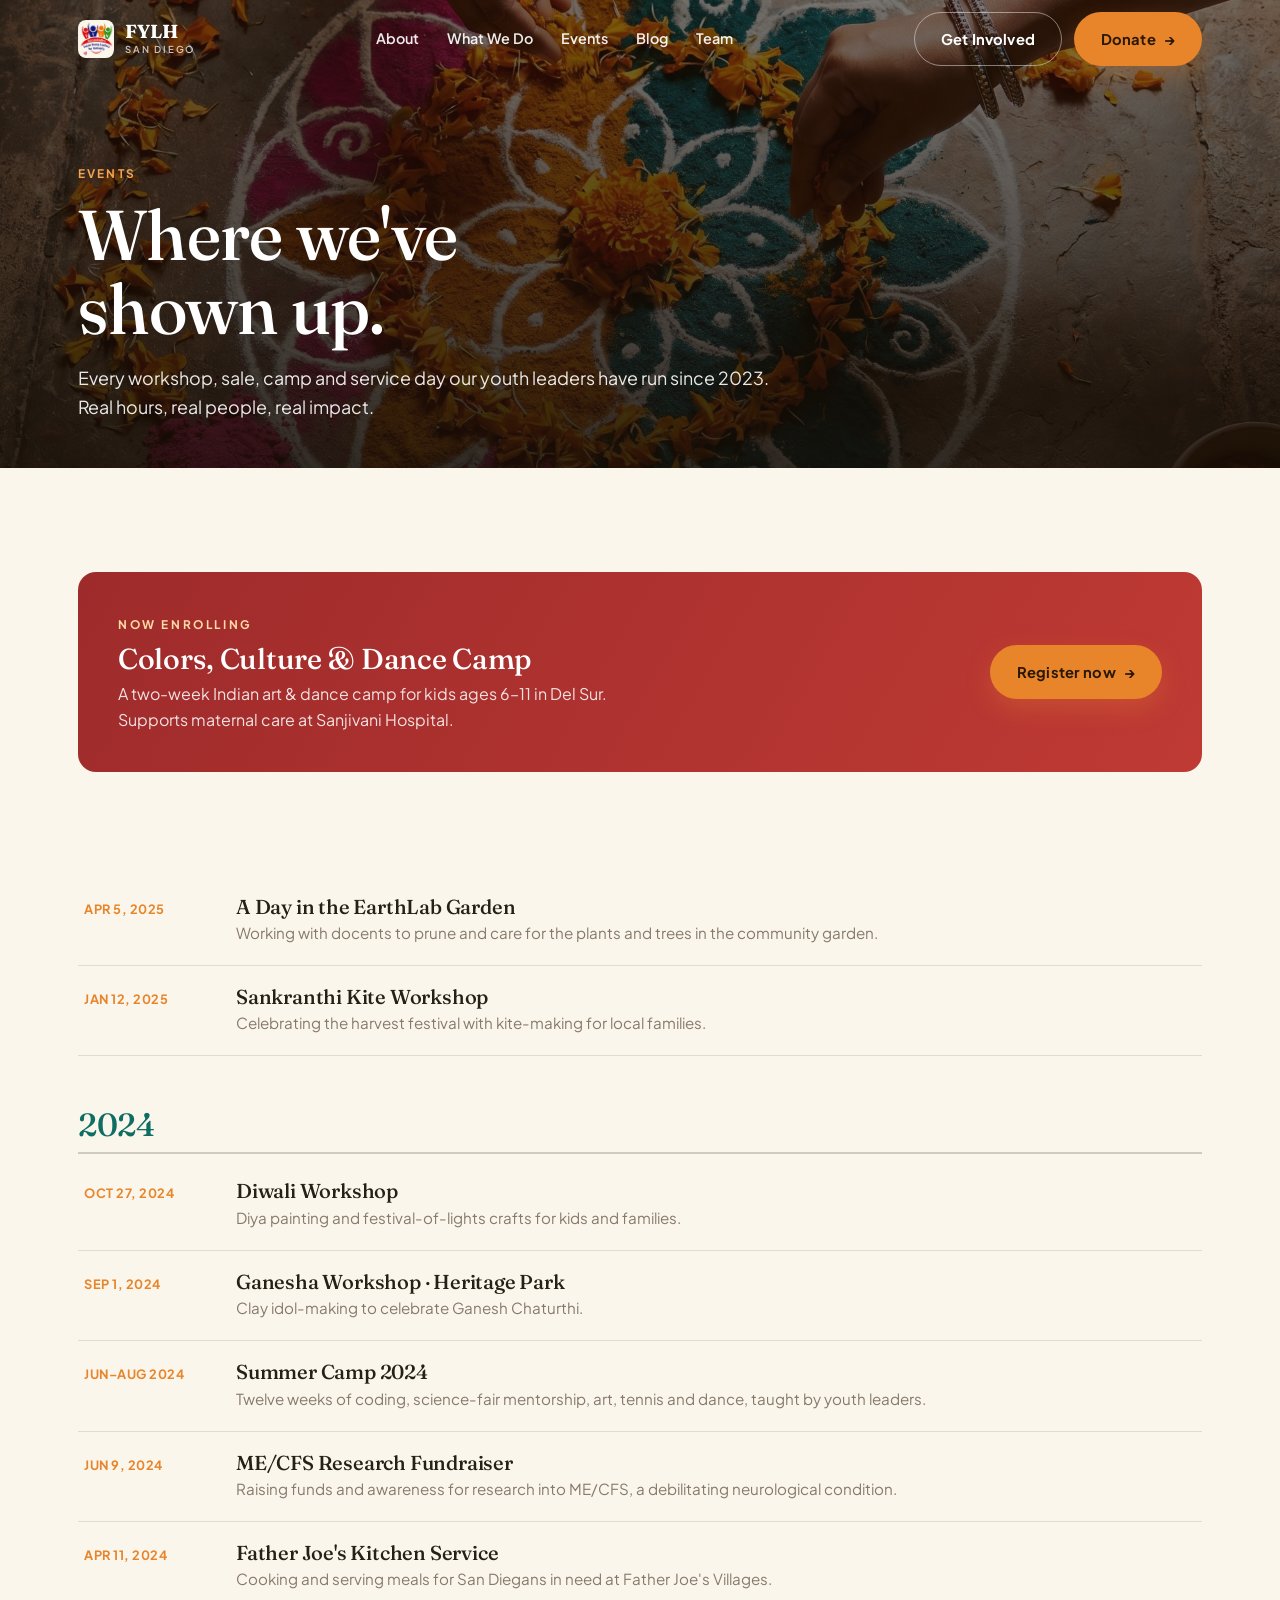
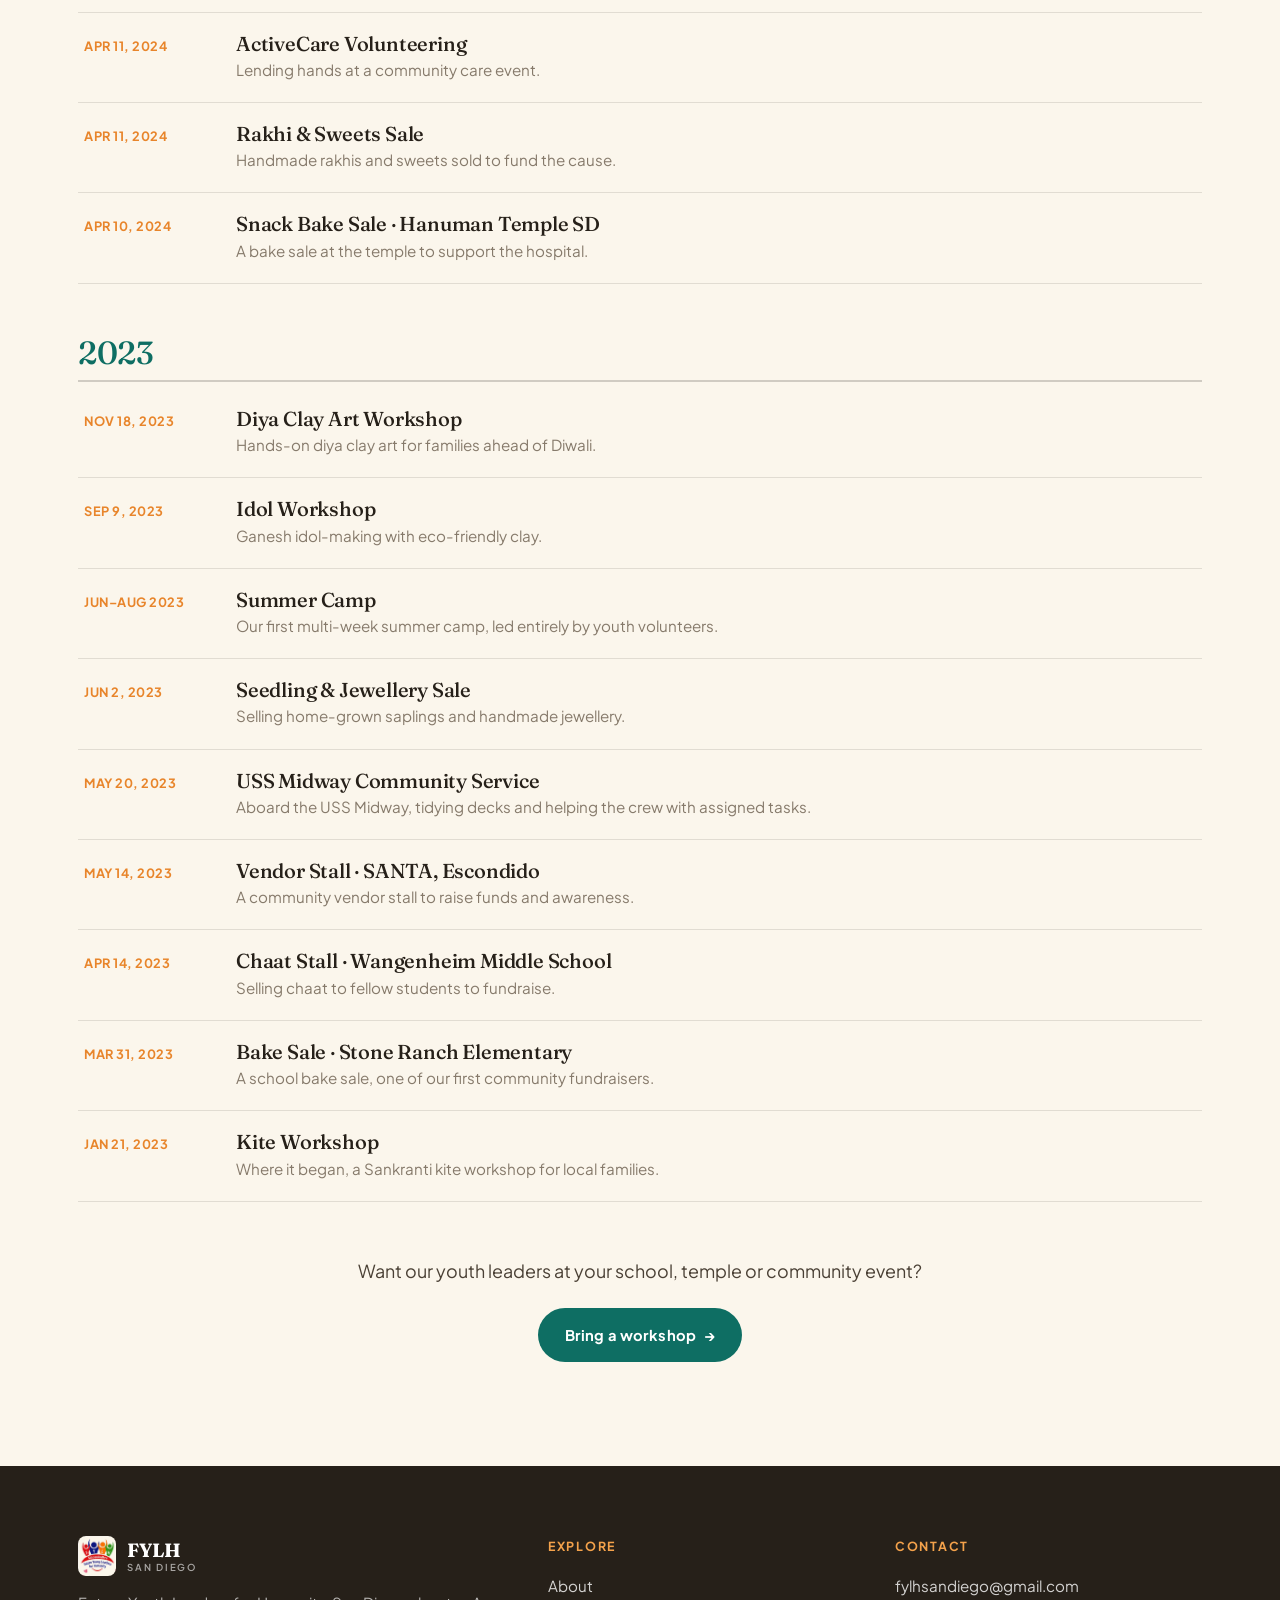
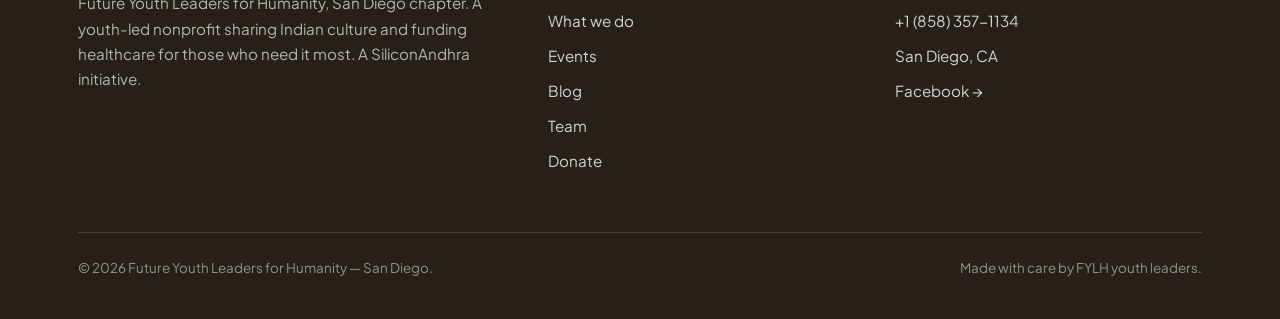
==== events.html @ f999fadc "FYLH: add Events, Blog & Donate pages; shared site.css; wire nav/footer + live SiliconAndhra Sanjiva" ====
<!DOCTYPE html>
<html lang="en">
<head>
<meta charset="UTF-8" />
<meta name="viewport" content="width=device-width, initial-scale=1" />
<title>Events · FYLH San Diego — three years of youth-led service</title>
<meta name="description" content="Every FYLH San Diego event since 2023: cultural workshops, summer camps, bake sales, USS Midway service, Father Joe's Villages, fundraisers and more." />
<meta name="theme-color" content="#0E6E63" />
<meta property="og:title" content="Events · FYLH San Diego" />
<meta property="og:description" content="Three years of youth-led service and culture in San Diego." />
<meta property="og:image" content="assets/img/rangoli.jpg" />
<link rel="icon" href="data:image/svg+xml,%3Csvg xmlns='http://www.w3.org/2000/svg' viewBox='0 0 32 32'%3E%3Crect width='32' height='32' rx='7' fill='%230E6E63'/%3E%3Ctext x='16' y='22' font-family='Georgia,serif' font-size='15' fill='%23F4D9A6' text-anchor='middle' font-weight='bold'%3EF%3C/text%3E%3C/svg%3E" />
<link rel="preconnect" href="https://fonts.googleapis.com" />
<link rel="preconnect" href="https://fonts.gstatic.com" crossorigin />
<link href="https://fonts.googleapis.com/css2?family=Fraunces:ital,opsz,wght@0,9..144,400;0,9..144,500;0,9..144,600;0,9..144,700;1,9..144,400&family=Plus+Jakarta+Sans:wght@400;500;600;700&display=swap" rel="stylesheet" />
<link rel="stylesheet" href="assets/css/site.css" />
<style>
  .ev-up{background:linear-gradient(120deg,var(--maroon),#bf3a34);color:#fff;border-radius:var(--r);padding:38px 40px;display:flex;justify-content:space-between;gap:24px;flex-wrap:wrap;align-items:center}
  .ev-up .eyebrow{color:#ffd9a6}
  .ev-up h3{color:#fff;font-size:1.8rem;margin-top:8px}
  .ev-up p{color:rgba(255,255,255,.86);max-width:46ch;margin-top:6px}
  .ev-year{font-family:"Fraunces",serif;font-size:2rem;color:var(--teal);margin:52px 0 6px;padding-bottom:10px;border-bottom:2px solid var(--line-2)}
  .ev-row{display:grid;grid-template-columns:130px 1fr;gap:22px;padding:20px 6px;border-bottom:1px solid var(--line);align-items:baseline}
  @media(max-width:600px){.ev-row{grid-template-columns:1fr;gap:3px}}
  .ev-row .d{font-weight:700;font-size:.8rem;letter-spacing:.04em;color:var(--saffron);text-transform:uppercase}
  .ev-row h4{font-family:"Fraunces",serif;font-size:1.26rem;margin-bottom:3px;transition:color .3s}
  .ev-row p{color:var(--muted);font-size:.95rem}
  .ev-row:hover h4{color:var(--teal)}
</style>
</head>
<body>
<header class="nav" id="nav">
  <div class="wrap row">
    <a class="brand" href="index.html"><img src="assets/img/logo.png" alt="FYLH logo" onerror="this.style.display='none'" /><span class="bt"><b>FYLH</b><span>San Diego</span></span></a>
    <nav class="nav-links" id="menu" aria-label="Primary">
      <a href="index.html#about">About</a>
      <a href="index.html#work">What We Do</a>
      <a href="events.html">Events</a>
      <a href="blog.html">Blog</a>
      <a href="index.html#team">Team</a>
    </nav>
    <div class="nav-cta">
      <a class="btn btn-ghost" href="index.html#give">Get Involved</a>
      <a class="btn btn-primary" href="donate.html">Donate <span class="ar">→</span></a>
      <button class="burger" id="burger" aria-label="Menu" aria-expanded="false"><span></span><span></span><span></span></button>
    </div>
  </div>
</header>

<main id="top">
  <section class="page-hero">
    <div class="bg"><img src="assets/img/rangoli.jpg" alt="Colorful rangoli being made at a cultural event" /></div>
    <div class="wrap">
      <span class="crumb" data-rev>Events</span>
      <h1 data-rev>Where we've<br>shown up.</h1>
      <p class="sub" data-rev>Every workshop, sale, camp and service day our youth leaders have run since 2023. Real hours, real people, real impact.</p>
    </div>
  </section>

  <section class="section">
    <div class="wrap">
      <div class="ev-up" data-rev>
        <div>
          <span class="eyebrow">Now enrolling</span>
          <h3>Colors, Culture &amp; Dance Camp</h3>
          <p>A two-week Indian art &amp; dance camp for kids ages 6–11 in Del Sur. Supports maternal care at Sanjivani Hospital.</p>
        </div>
        <a class="btn btn-primary" href="https://qrln.org/ZBRJn" target="_blank" rel="noopener">Register now <span class="ar">→</span></a>
      </div>

      <h3 class="ev-year" data-rev>2025</h3>
      <div class="ev-row" data-rev><div class="d">Apr 5, 2025</div><div><h4>A Day in the EarthLab Garden</h4><p>Working with docents to prune and care for the plants and trees in the community garden.</p></div></div>
      <div class="ev-row" data-rev><div class="d">Jan 12, 2025</div><div><h4>Sankranthi Kite Workshop</h4><p>Celebrating the harvest festival with kite-making for local families.</p></div></div>

      <h3 class="ev-year" data-rev>2024</h3>
      <div class="ev-row" data-rev><div class="d">Oct 27, 2024</div><div><h4>Diwali Workshop</h4><p>Diya painting and festival-of-lights crafts for kids and families.</p></div></div>
      <div class="ev-row" data-rev><div class="d">Sep 1, 2024</div><div><h4>Ganesha Workshop · Heritage Park</h4><p>Clay idol-making to celebrate Ganesh Chaturthi.</p></div></div>
      <div class="ev-row" data-rev><div class="d">Jun–Aug 2024</div><div><h4>Summer Camp 2024</h4><p>Twelve weeks of coding, science-fair mentorship, art, tennis and dance, taught by youth leaders.</p></div></div>
      <div class="ev-row" data-rev><div class="d">Jun 9, 2024</div><div><h4>ME/CFS Research Fundraiser</h4><p>Raising funds and awareness for research into ME/CFS, a debilitating neurological condition.</p></div></div>
      <div class="ev-row" data-rev><div class="d">Apr 11, 2024</div><div><h4>Father Joe's Kitchen Service</h4><p>Cooking and serving meals for San Diegans in need at Father Joe's Villages.</p></div></div>
      <div class="ev-row" data-rev><div class="d">Apr 11, 2024</div><div><h4>ActiveCare Volunteering</h4><p>Lending hands at a community care event.</p></div></div>
      <div class="ev-row" data-rev><div class="d">Apr 11, 2024</div><div><h4>Rakhi &amp; Sweets Sale</h4><p>Handmade rakhis and sweets sold to fund the cause.</p></div></div>
      <div class="ev-row" data-rev><div class="d">Apr 10, 2024</div><div><h4>Snack Bake Sale · Hanuman Temple SD</h4><p>A bake sale at the temple to support the hospital.</p></div></div>

      <h3 class="ev-year" data-rev>2023</h3>
      <div class="ev-row" data-rev><div class="d">Nov 18, 2023</div><div><h4>Diya Clay Art Workshop</h4><p>Hands-on diya clay art for families ahead of Diwali.</p></div></div>
      <div class="ev-row" data-rev><div class="d">Sep 9, 2023</div><div><h4>Idol Workshop</h4><p>Ganesh idol-making with eco-friendly clay.</p></div></div>
      <div class="ev-row" data-rev><div class="d">Jun–Aug 2023</div><div><h4>Summer Camp</h4><p>Our first multi-week summer camp, led entirely by youth volunteers.</p></div></div>
      <div class="ev-row" data-rev><div class="d">Jun 2, 2023</div><div><h4>Seedling &amp; Jewellery Sale</h4><p>Selling home-grown saplings and handmade jewellery.</p></div></div>
      <div class="ev-row" data-rev><div class="d">May 20, 2023</div><div><h4>USS Midway Community Service</h4><p>Aboard the USS Midway, tidying decks and helping the crew with assigned tasks.</p></div></div>
      <div class="ev-row" data-rev><div class="d">May 14, 2023</div><div><h4>Vendor Stall · SANTA, Escondido</h4><p>A community vendor stall to raise funds and awareness.</p></div></div>
      <div class="ev-row" data-rev><div class="d">Apr 14, 2023</div><div><h4>Chaat Stall · Wangenheim Middle School</h4><p>Selling chaat to fellow students to fundraise.</p></div></div>
      <div class="ev-row" data-rev><div class="d">Mar 31, 2023</div><div><h4>Bake Sale · Stone Ranch Elementary</h4><p>A school bake sale, one of our first community fundraisers.</p></div></div>
      <div class="ev-row" data-rev><div class="d">Jan 21, 2023</div><div><h4>Kite Workshop</h4><p>Where it began, a Sankranti kite workshop for local families.</p></div></div>

      <div style="margin-top:54px;text-align:center" data-rev>
        <p class="lead" style="margin-inline:auto;margin-bottom:22px">Want our youth leaders at your school, temple or community event?</p>
        <a class="btn btn-teal" href="index.html#give">Bring a workshop <span class="ar">→</span></a>
      </div>
    </div>
  </section>
</main>

<footer class="foot" id="contact">
  <div class="wrap">
    <div class="top">
      <div>
        <a class="brand" href="index.html" style="color:#fff"><img src="assets/img/logo.png" alt="FYLH logo" style="height:40px;border-radius:8px" onerror="this.style.display='none'" /><span class="bt"><b style="font-family:Fraunces,serif;font-size:1.2rem">FYLH</b><span style="font-size:.6rem;font-weight:600;letter-spacing:.18em;text-transform:uppercase;color:rgba(255,255,255,.6)">San Diego</span></span></a>
        <p style="margin-top:14px">Future Youth Leaders for Humanity, San Diego chapter. A youth-led nonprofit sharing Indian culture and funding healthcare for those who need it most. A SiliconAndhra initiative.</p>
      </div>
      <div>
        <h5>Explore</h5>
        <a class="lk" href="index.html#about">About</a>
        <a class="lk" href="index.html#work">What we do</a>
        <a class="lk" href="events.html">Events</a>
        <a class="lk" href="blog.html">Blog</a>
        <a class="lk" href="index.html#team">Team</a>
        <a class="lk" href="donate.html">Donate</a>
      </div>
      <div>
        <h5>Contact</h5>
        <a class="lk" href="mailto:fylhsandiego@gmail.com">fylhsandiego@gmail.com</a>
        <a class="lk" href="tel:+18583571134">+1 (858) 357-1134</a>
        <a class="lk" href="#">San Diego, CA</a>
        <a class="lk" href="https://www.facebook.com/shashinag.ganji" target="_blank" rel="noopener">Facebook →</a>
      </div>
    </div>
    <div class="bottom">
      <span>© <span id="year">2026</span> Future Youth Leaders for Humanity — San Diego.</span>
      <span>Made with care by FYLH youth leaders.</span>
    </div>
  </div>
</footer>

<script>
  var nav=document.getElementById('nav');var onS=function(){nav.classList.toggle('solid',scrollY>30)};onS();addEventListener('scroll',onS,{passive:true});
  var b=document.getElementById('burger'),m=document.getElementById('menu');
  b.addEventListener('click',function(){var o=m.classList.toggle('open');b.setAttribute('aria-expanded',o)});
  m.querySelectorAll('a').forEach(function(a){a.addEventListener('click',function(){m.classList.remove('open')})});
  var y=document.getElementById('year');if(y)y.textContent=new Date().getFullYear();
  var rm=matchMedia('(prefers-reduced-motion: reduce)').matches,els=document.querySelectorAll('[data-rev]');
  if(rm||!('IntersectionObserver' in window)){els.forEach(function(e){e.classList.add('in')})}
  else{var io=new IntersectionObserver(function(en){en.forEach(function(e){if(e.isIntersecting){var t=e.target,d=parseInt(t.getAttribute('data-d')||0,10);setTimeout(function(){t.classList.add('in')},d*90);io.unobserve(t)}})},{threshold:.1,rootMargin:'0px 0px -6% 0px'});els.forEach(function(e){io.observe(e)})}
</script>
</body>
</html>
---- assets/css/site.css ----
:root{
    --cream:#FBF6EC; --cream-2:#FFFDF8; --paper:#F4EAD8;
    --ink:#262019; --ink-soft:#4A4035; --muted:#867A6B;
    --teal:#0E6E63; --teal-2:#13857A; --teal-ink:#073A34;
    --saffron:#E8852B; --saffron-2:#F4A24B; --maroon:#9E2B2B; --gold:#C99A3F;
    --line:rgba(38,32,25,.12); --line-2:rgba(38,32,25,.2);
    --ease:cubic-bezier(.22,.7,.3,1); --wrap:1180px; --r:18px;
  }
  *{box-sizing:border-box;margin:0;padding:0}
  html{scroll-behavior:smooth}
  body{background:var(--cream);color:var(--ink);font-family:"Plus Jakarta Sans",system-ui,sans-serif;line-height:1.65;-webkit-font-smoothing:antialiased;overflow-x:hidden}
  .wrap{max-width:var(--wrap);margin:0 auto;padding:0 28px}
  a{color:inherit;text-decoration:none}
  img{display:block;max-width:100%}
  h1,h2,h3,h4{font-family:"Fraunces",Georgia,serif;font-weight:500;line-height:1.06;letter-spacing:-.01em}
  .it{font-style:italic}
  .eyebrow{font-family:"Plus Jakarta Sans",sans-serif;font-weight:700;font-size:.74rem;letter-spacing:.22em;text-transform:uppercase;color:var(--saffron)}
  .teal{color:var(--teal)} .saff{color:var(--saffron)} .maroon{color:var(--maroon)}

  .btn{display:inline-flex;align-items:center;gap:.55em;font-family:"Plus Jakarta Sans",sans-serif;font-weight:700;font-size:.92rem;letter-spacing:.01em;padding:14px 26px;border-radius:60px;cursor:pointer;border:1px solid transparent;transition:transform .35s var(--ease),background .35s,color .35s,border-color .35s,box-shadow .35s}
  .btn .ar{transition:transform .35s var(--ease)}.btn:hover .ar{transform:translateX(4px)}
  .btn-primary{background:var(--saffron);color:#2a1805;box-shadow:0 10px 24px rgba(232,133,43,.28)}
  .btn-primary:hover{background:var(--saffron-2);transform:translateY(-2px)}
  .btn-teal{background:var(--teal);color:#fff}
  .btn-teal:hover{background:var(--teal-2);transform:translateY(-2px)}
  .btn-ghost{border-color:var(--line-2);color:var(--ink)}
  .btn-ghost:hover{border-color:var(--teal);color:var(--teal)}
  .btn.on-dark{border-color:rgba(255,255,255,.4);color:#fff}
  .btn.on-dark:hover{background:rgba(255,255,255,.12);border-color:#fff}
  .btn:focus-visible{outline:2px solid var(--teal);outline-offset:3px}

  /* nav */
  .nav{position:fixed;top:0;left:0;right:0;z-index:100;transition:background .4s var(--ease),border-color .4s,box-shadow .4s;border-bottom:1px solid transparent;padding:8px 0}
  .nav.solid{background:rgba(251,246,236,.9);backdrop-filter:blur(12px);border-bottom-color:var(--line);box-shadow:0 6px 24px rgba(38,32,25,.05)}
  .nav .row{display:flex;align-items:center;justify-content:space-between;height:62px}
  .brand{display:flex;align-items:center;gap:11px;font-family:"Fraunces",serif;font-weight:600;font-size:1.2rem;color:var(--ink)}
  .brand img{height:38px;width:auto;border-radius:8px}
  .brand .bt{display:flex;flex-direction:column;line-height:1}
  .brand .bt b{font-size:1.18rem;letter-spacing:-.01em}
  .brand .bt span{font-family:"Plus Jakarta Sans",sans-serif;font-size:.6rem;font-weight:600;letter-spacing:.18em;text-transform:uppercase;color:var(--muted);margin-top:3px}
  .nav-links{display:flex;gap:28px;align-items:center}
  .nav-links a{font-weight:600;font-size:.9rem;color:var(--ink-soft);transition:color .3s}
  .nav-links a:hover{color:var(--teal)}
  .nav-cta{display:flex;align-items:center;gap:12px}
  .burger{display:none;background:none;border:0;cursor:pointer;width:36px;height:36px;flex-direction:column;justify-content:center;gap:5px}
  .burger span{display:block;height:2px;background:#fff;transition:.3s}
  /* transparent nav over dark hero = light text; solid = dark */
  .nav .brand{color:#fff} .nav.solid .brand{color:var(--ink)}
  .nav .brand .bt span{color:rgba(255,255,255,.74)} .nav.solid .brand .bt span{color:var(--muted)}
  .nav .nav-links a{color:rgba(255,255,255,.92)} .nav.solid .nav-links a{color:var(--ink-soft)}
  .nav .nav-links a:hover{color:var(--saffron-2)} .nav.solid .nav-links a:hover{color:var(--teal)}
  .nav.solid .burger span{background:var(--ink)}
  .nav .nav-cta .btn-ghost{border-color:rgba(255,255,255,.45);color:#fff}
  .nav .nav-cta .btn-ghost:hover{background:rgba(255,255,255,.14);border-color:#fff;color:#fff}
  .nav.solid .nav-cta .btn-ghost{border-color:var(--line-2);color:var(--ink)}
  .nav.solid .nav-cta .btn-ghost:hover{border-color:var(--teal);color:var(--teal);background:transparent}

  /* hero */
  .hero{position:relative;min-height:100svh;display:flex;align-items:center;overflow:hidden;background:#1c130a}
  .hero-bg{position:absolute;inset:0;z-index:0}
  .hero-bg img{width:100%;height:100%;object-fit:cover;object-position:center}
  .hero-bg::after{content:"";position:absolute;inset:0;background:linear-gradient(100deg,rgba(20,13,6,.9) 0%,rgba(20,13,6,.66) 42%,rgba(20,13,6,.32) 75%,rgba(20,13,6,.5) 100%)}
  .hero .wrap{position:relative;z-index:2;width:100%;color:#fff;padding-top:90px;padding-bottom:60px}
  .hero-eyebrow{display:flex;align-items:center;gap:12px;margin-bottom:22px}
  .hero-eyebrow .ln{width:42px;height:2px;background:var(--saffron)}
  .hero-eyebrow span{color:var(--saffron-2);font-weight:700;font-size:.76rem;letter-spacing:.2em;text-transform:uppercase}
  .hero h1{font-size:clamp(3rem,8vw,6.2rem);font-weight:500;max-width:15ch;color:#fff}
  .hero h1 .it{color:var(--saffron-2)}
  .hero .sub{font-size:1.2rem;color:rgba(255,255,255,.9);max-width:50ch;margin:24px 0 34px;line-height:1.6}
  .hero-cta{display:flex;gap:14px;flex-wrap:wrap}
  .hero-tags{display:flex;gap:8px;flex-wrap:wrap;margin-top:34px}
  .hero-tags span{font-size:.74rem;font-weight:600;letter-spacing:.04em;color:rgba(255,255,255,.85);border:1px solid rgba(255,255,255,.28);padding:7px 13px;border-radius:40px;backdrop-filter:blur(4px)}

  [data-rev]{opacity:0;transform:translateY(28px);transition:opacity .9s var(--ease),transform .9s var(--ease)}
  [data-rev].in{opacity:1;transform:none}

  /* stats */
  .stats{background:var(--teal);color:#fff}
  .stats .grid{display:grid;grid-template-columns:repeat(2,1fr);gap:0}
  @media(min-width:760px){.stats .grid{grid-template-columns:repeat(4,1fr)}}
  .stat{padding:46px 24px;text-align:center;border-right:1px solid rgba(255,255,255,.14);border-bottom:1px solid rgba(255,255,255,.14)}
  .stat .k{font-family:"Fraunces",serif;font-weight:600;font-size:clamp(2.6rem,5vw,3.6rem);line-height:1;color:#fff}
  .stat .k .sx{color:var(--saffron-2)}
  .stat .l{font-size:.82rem;font-weight:600;letter-spacing:.04em;color:rgba(255,255,255,.82);margin-top:10px}

  .section{padding:104px 0}
  .shead{max-width:60ch}
  .shead.center{margin:0 auto;text-align:center}
  .shead h2{font-size:clamp(2.4rem,5.4vw,3.8rem);margin:14px 0 0}
  .lead{font-size:1.12rem;color:var(--ink-soft);margin-top:18px;line-height:1.7}

  /* about / cause */
  .cause{display:grid;grid-template-columns:1fr;gap:50px;align-items:center}
  @media(min-width:900px){.cause{grid-template-columns:1.05fr .95fr;gap:70px}}
  .cause .ph{position:relative;border-radius:var(--r);overflow:hidden;aspect-ratio:5/6;background:var(--paper);box-shadow:0 30px 70px rgba(38,32,25,.16)}
  .cause .ph img{width:100%;height:100%;object-fit:cover}
  .cause .ph .badge{position:absolute;left:18px;bottom:18px;background:rgba(251,246,236,.94);backdrop-filter:blur(6px);border-radius:14px;padding:13px 17px}
  .cause .ph .badge b{font-family:"Fraunces",serif;font-size:1.5rem;color:var(--teal);display:block;line-height:1}
  .cause .ph .badge span{font-size:.74rem;font-weight:600;color:var(--muted)}
  .cause h2{font-size:clamp(2.2rem,5vw,3.4rem)}
  .cause p{color:var(--ink-soft);margin-top:18px;max-width:52ch}
  .cause .pull{font-family:"Fraunces",serif;font-style:italic;font-size:1.3rem;color:var(--teal);border-left:3px solid var(--saffron);padding-left:18px;margin:24px 0}

  /* pillars */
  .pillars{display:grid;grid-template-columns:1fr;gap:24px;margin-top:54px}
  @media(min-width:680px){.pillars{grid-template-columns:1fr 1fr}}
  @media(min-width:1000px){.pillars{grid-template-columns:repeat(4,1fr)}}
  .pillar{background:var(--cream-2);border:1px solid var(--line);border-radius:var(--r);padding:32px 26px;transition:transform .4s var(--ease),box-shadow .4s,border-color .4s}
  .pillar:hover{transform:translateY(-6px);box-shadow:0 22px 50px rgba(38,32,25,.1);border-color:transparent}
  .pillar .ic{width:52px;height:52px;border-radius:14px;display:flex;align-items:center;justify-content:center;background:rgba(14,110,99,.1);color:var(--teal);margin-bottom:18px}
  .pillar:nth-child(2) .ic{background:rgba(232,133,43,.14);color:var(--saffron)}
  .pillar:nth-child(3) .ic{background:rgba(158,43,43,.1);color:var(--maroon)}
  .pillar:nth-child(4) .ic{background:rgba(201,154,63,.16);color:var(--gold)}
  .pillar h3{font-size:1.32rem;margin-bottom:8px}
  .pillar p{color:var(--muted);font-size:.95rem}

  /* culture gallery */
  .culture{background:var(--paper)}
  .art-grid{display:grid;grid-template-columns:repeat(2,1fr);gap:16px;margin-top:50px}
  @media(min-width:620px){.art-grid{grid-template-columns:repeat(3,1fr)}}
  @media(min-width:980px){.art-grid{grid-template-columns:repeat(5,1fr)}}
  .art{position:relative;border-radius:14px;overflow:hidden;aspect-ratio:3/4;background:var(--cream);box-shadow:0 8px 20px rgba(38,32,25,.08)}
  .art img{width:100%;height:100%;object-fit:cover;transition:transform .7s var(--ease)}
  .art:hover img{transform:scale(1.06)}
  .art figcaption{position:absolute;left:0;right:0;bottom:0;padding:18px 12px 11px;font-size:.78rem;font-weight:600;color:#fff;background:linear-gradient(180deg,transparent,rgba(20,13,6,.8))}

  /* timeline */
  .tl{margin-top:50px;border-left:2px solid var(--line-2);padding-left:0}
  .tl-row{position:relative;padding:0 0 34px 30px;border-left:2px solid var(--line-2);margin-left:6px}
  .tl-row::before{content:"";position:absolute;left:-9px;top:3px;width:15px;height:15px;border-radius:50%;background:var(--saffron);border:3px solid var(--cream);box-shadow:0 0 0 2px var(--saffron)}
  .tl-row:last-child{border-left-color:transparent}
  .tl-row .yr{font-family:"Plus Jakarta Sans",sans-serif;font-weight:700;font-size:.76rem;letter-spacing:.1em;text-transform:uppercase;color:var(--teal)}
  .tl-row h4{font-family:"Fraunces",serif;font-size:1.28rem;margin:4px 0 4px}
  .tl-row p{color:var(--muted);font-size:.95rem;max-width:60ch}
  .tl-feature{display:grid;grid-template-columns:1fr;gap:26px;margin-top:14px}
  @media(min-width:820px){.tl-feature{grid-template-columns:1fr 1fr}}
  .tl-card{border-radius:var(--r);overflow:hidden;border:1px solid var(--line);background:var(--cream-2)}
  .tl-card .ph{aspect-ratio:16/10;overflow:hidden;background:var(--paper)}
  .tl-card .ph img{width:100%;height:100%;object-fit:cover;transition:transform .7s var(--ease)}
  .tl-card:hover .ph img{transform:scale(1.05)}
  .tl-card .bd{padding:22px 24px}
  .tl-card .bd .yr{color:var(--saffron)}
  .tl-card h4{font-size:1.3rem;margin:4px 0 6px}
  .tl-card p{color:var(--muted);font-size:.94rem}

  /* awards */
  .awards{background:var(--teal-ink);color:#fff}
  .aw-grid{display:grid;grid-template-columns:1fr;gap:22px;margin-top:46px}
  @media(min-width:760px){.aw-grid{grid-template-columns:repeat(3,1fr)}}
  .aw{border:1px solid rgba(255,255,255,.16);border-radius:var(--r);padding:32px 28px;background:rgba(255,255,255,.03)}
  .aw .ic{color:var(--saffron-2);margin-bottom:16px}
  .aw h3{font-size:1.34rem;color:#fff;margin-bottom:6px}
  .aw p{color:rgba(255,255,255,.7);font-size:.92rem}

  /* team */
  .team-grid{display:grid;grid-template-columns:repeat(2,1fr);gap:22px;margin-top:50px}
  @media(min-width:720px){.team-grid{grid-template-columns:repeat(3,1fr)}}
  @media(min-width:1000px){.team-grid{grid-template-columns:repeat(6,1fr)}}
  .member{text-align:center}
  .member .av{width:88px;height:88px;border-radius:50%;margin:0 auto 16px;display:flex;align-items:center;justify-content:center;font-family:"Fraunces",serif;font-weight:600;font-size:1.7rem;color:#fff;background:linear-gradient(135deg,var(--teal),var(--teal-2));box-shadow:0 12px 26px rgba(14,110,99,.26)}
  .member:nth-child(2) .av{background:linear-gradient(135deg,var(--saffron),var(--saffron-2));box-shadow:0 12px 26px rgba(232,133,43,.26)}
  .member:nth-child(3) .av{background:linear-gradient(135deg,var(--maroon),#c0473f)}
  .member:nth-child(4) .av{background:linear-gradient(135deg,var(--gold),#e0b860)}
  .member:nth-child(5) .av,.member:nth-child(6) .av{background:linear-gradient(135deg,#5a4a8a,#7d6bb0)}
  .member h4{font-family:"Fraunces",serif;font-size:1.12rem;margin-bottom:2px}
  .member .role{font-weight:700;font-size:.8rem;color:var(--teal);letter-spacing:.02em}
  .member .school{font-size:.8rem;color:var(--muted);margin-top:3px}

  /* voices */
  .voices{background:var(--paper)}
  .v-grid{display:grid;grid-template-columns:1fr;gap:22px;margin-top:50px}
  @media(min-width:700px){.v-grid{grid-template-columns:repeat(3,1fr)}}
  .v{background:var(--cream-2);border:1px solid var(--line);border-radius:var(--r);padding:30px 28px}
  .v .q{font-family:"Fraunces",serif;font-size:3rem;line-height:.6;color:var(--saffron);display:block;height:24px}
  .v p{font-family:"Fraunces",serif;font-style:italic;font-size:1.2rem;color:var(--ink);margin:8px 0 16px;line-height:1.4}
  .v .who{font-weight:700;font-size:.9rem;color:var(--teal)}

  /* get involved */
  .give-grid{display:grid;grid-template-columns:1fr;gap:22px;margin-top:50px}
  @media(min-width:820px){.give-grid{grid-template-columns:repeat(3,1fr)}}
  .give{border-radius:var(--r);padding:34px 30px;border:1px solid var(--line);background:var(--cream-2);display:flex;flex-direction:column;transition:transform .4s var(--ease),box-shadow .4s}
  .give:hover{transform:translateY(-5px);box-shadow:0 22px 50px rgba(38,32,25,.1)}
  .give h3{font-size:1.5rem;margin-bottom:8px}
  .give p{color:var(--muted);font-size:.96rem;flex:1;margin-bottom:20px}
  .give .ic{width:48px;height:48px;border-radius:13px;display:flex;align-items:center;justify-content:center;background:rgba(14,110,99,.1);color:var(--teal);margin-bottom:18px}
  .give:nth-child(2) .ic{background:rgba(232,133,43,.14);color:var(--saffron)}
  .give:nth-child(3) .ic{background:rgba(158,43,43,.1);color:var(--maroon)}

  /* camp callout */
  .camp{margin-top:30px;border-radius:var(--r);overflow:hidden;background:linear-gradient(120deg,var(--maroon),#bf3a34);color:#fff;display:grid;grid-template-columns:1fr;gap:0}
  @media(min-width:820px){.camp{grid-template-columns:1.3fr 1fr;align-items:center}}
  .camp .t{padding:46px 44px}
  .camp .eyebrow{color:#ffd9a6}
  .camp h3{font-size:clamp(1.8rem,3.6vw,2.6rem);color:#fff;margin:10px 0 12px}
  .camp p{color:rgba(255,255,255,.86);margin-bottom:20px;max-width:46ch}
  .camp .r{padding:40px;display:flex;flex-direction:column;gap:6px;align-items:flex-start;background:rgba(0,0,0,.12)}
  .camp .r .amt{font-family:"Fraunces",serif;font-size:2.6rem;line-height:1}
  .camp .r .per{color:rgba(255,255,255,.8);font-size:.9rem}

  /* contact footer */
  .foot{background:var(--ink);color:#fff;padding:70px 0 40px}
  .foot .top{display:grid;grid-template-columns:1fr;gap:40px}
  @media(min-width:820px){.foot .top{grid-template-columns:1.4fr 1fr 1fr}}
  .foot .brand{color:#fff;margin-bottom:14px}
  .foot .brand .bt span{color:rgba(255,255,255,.6)}
  .foot p{color:rgba(255,255,255,.66);max-width:42ch;font-size:.95rem}
  .foot h5{font-family:"Plus Jakarta Sans",sans-serif;font-weight:700;font-size:.78rem;letter-spacing:.14em;text-transform:uppercase;color:var(--saffron-2);margin-bottom:16px}
  .foot a.lk{display:block;color:rgba(255,255,255,.8);margin-bottom:10px;font-size:.95rem;transition:color .2s}
  .foot a.lk:hover{color:#fff}
  .foot .bottom{margin-top:48px;padding-top:24px;border-top:1px solid rgba(255,255,255,.14);display:flex;justify-content:space-between;gap:16px;flex-wrap:wrap;color:rgba(255,255,255,.5);font-size:.84rem}

  @media(max-width:860px){
    .nav-links{display:none}.burger{display:flex}
    .nav-links.open{display:flex;position:absolute;top:74px;left:16px;right:16px;flex-direction:column;gap:18px;background:var(--cream-2);border:1px solid var(--line);border-radius:16px;padding:24px;box-shadow:0 20px 50px rgba(38,32,25,.16)}
    .nav .nav-links.open a,.nav.solid .nav-links.open a{color:var(--ink-soft)}
    .nav-cta .btn-ghost{display:none}
  }
  @media(prefers-reduced-motion:reduce){*{animation:none!important;scroll-behavior:auto}[data-rev]{opacity:1;transform:none;transition:none}}

/* ===== shared subpage styles ===== */
.page-hero{position:relative;min-height:52vh;display:flex;align-items:flex-end;overflow:hidden;background:#1c130a;padding-bottom:46px}
.page-hero .bg{position:absolute;inset:0;z-index:0}
.page-hero .bg img{width:100%;height:100%;object-fit:cover}
.page-hero .bg::after{content:"";position:absolute;inset:0;background:linear-gradient(180deg,rgba(20,13,6,.55),rgba(20,13,6,.86))}
.page-hero .wrap{position:relative;z-index:2;width:100%;color:#fff;padding-top:120px}
.page-hero h1{font-size:clamp(2.6rem,6vw,4.4rem);color:#fff;max-width:18ch}
.page-hero .sub{color:rgba(255,255,255,.9);max-width:56ch;margin-top:16px;font-size:1.12rem}
.crumb{font-weight:700;font-size:.74rem;letter-spacing:.18em;text-transform:uppercase;color:var(--saffron-2);margin-bottom:14px;display:inline-block}
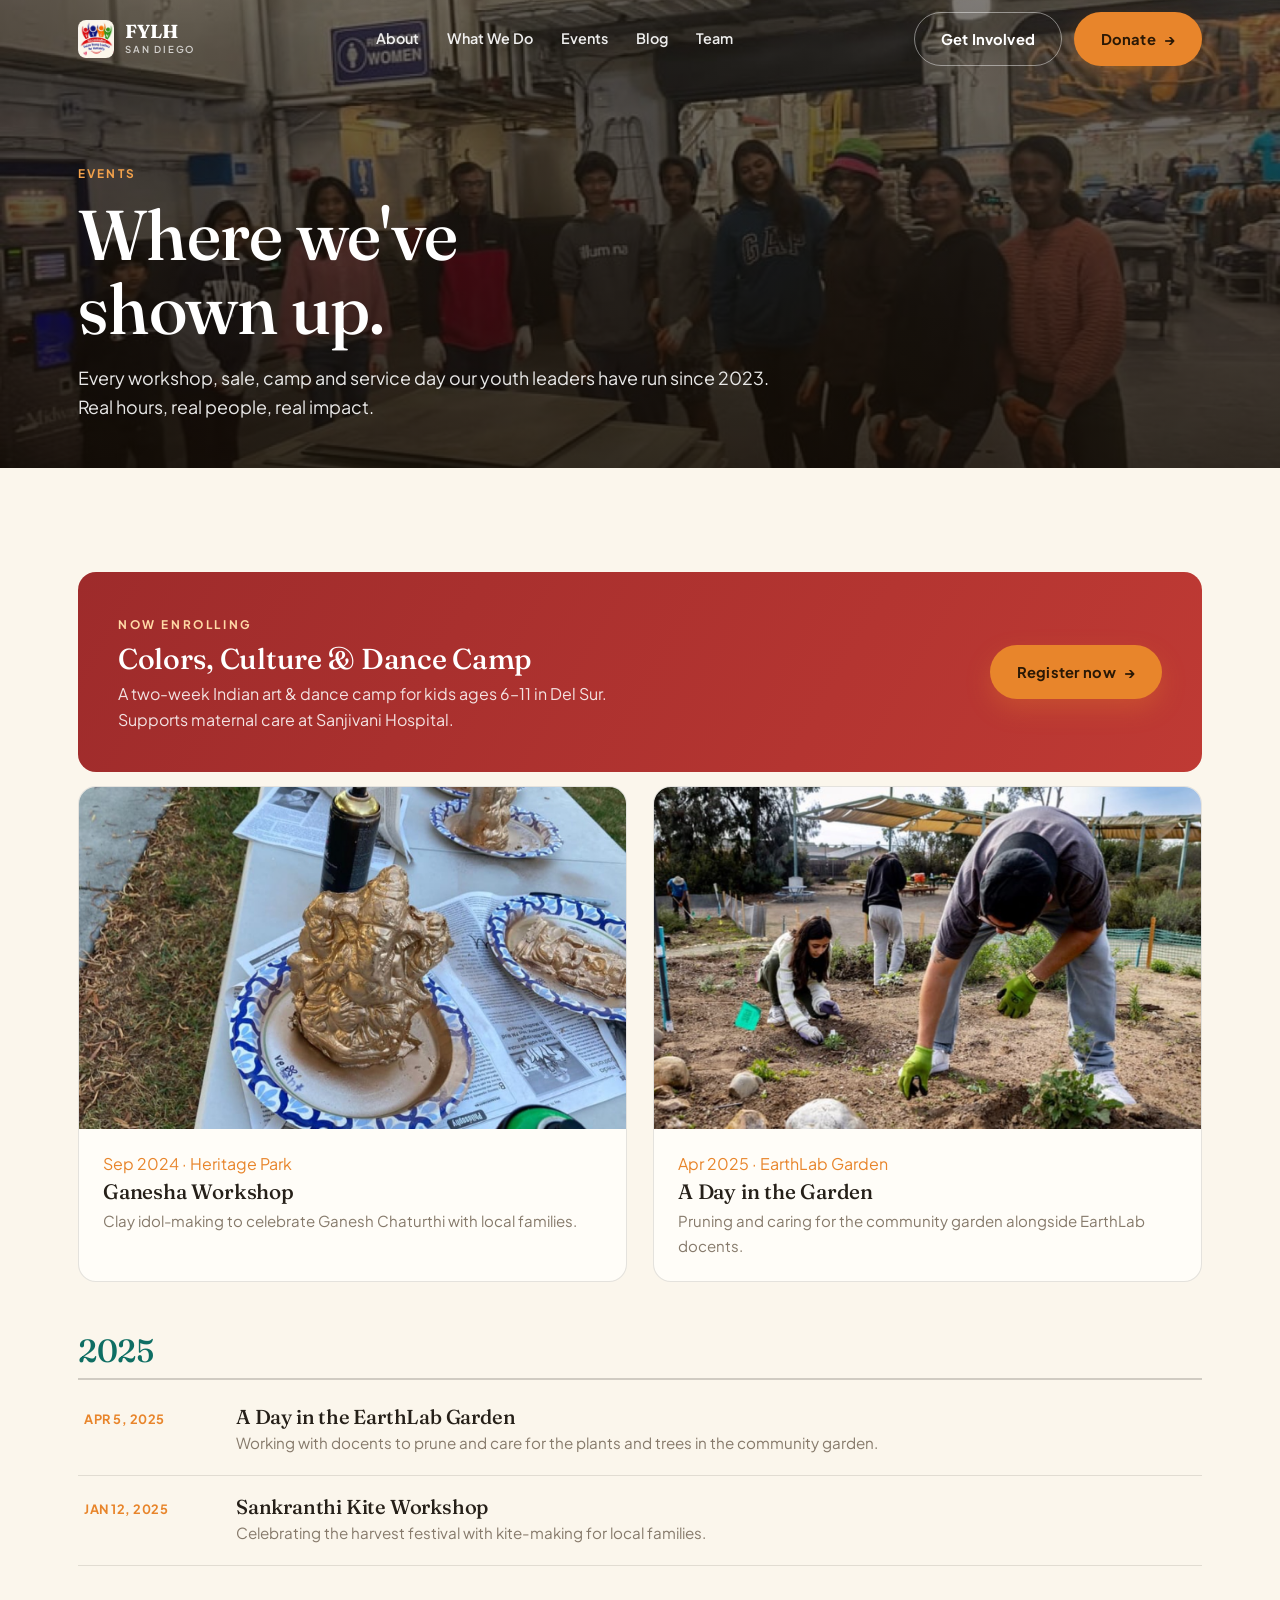
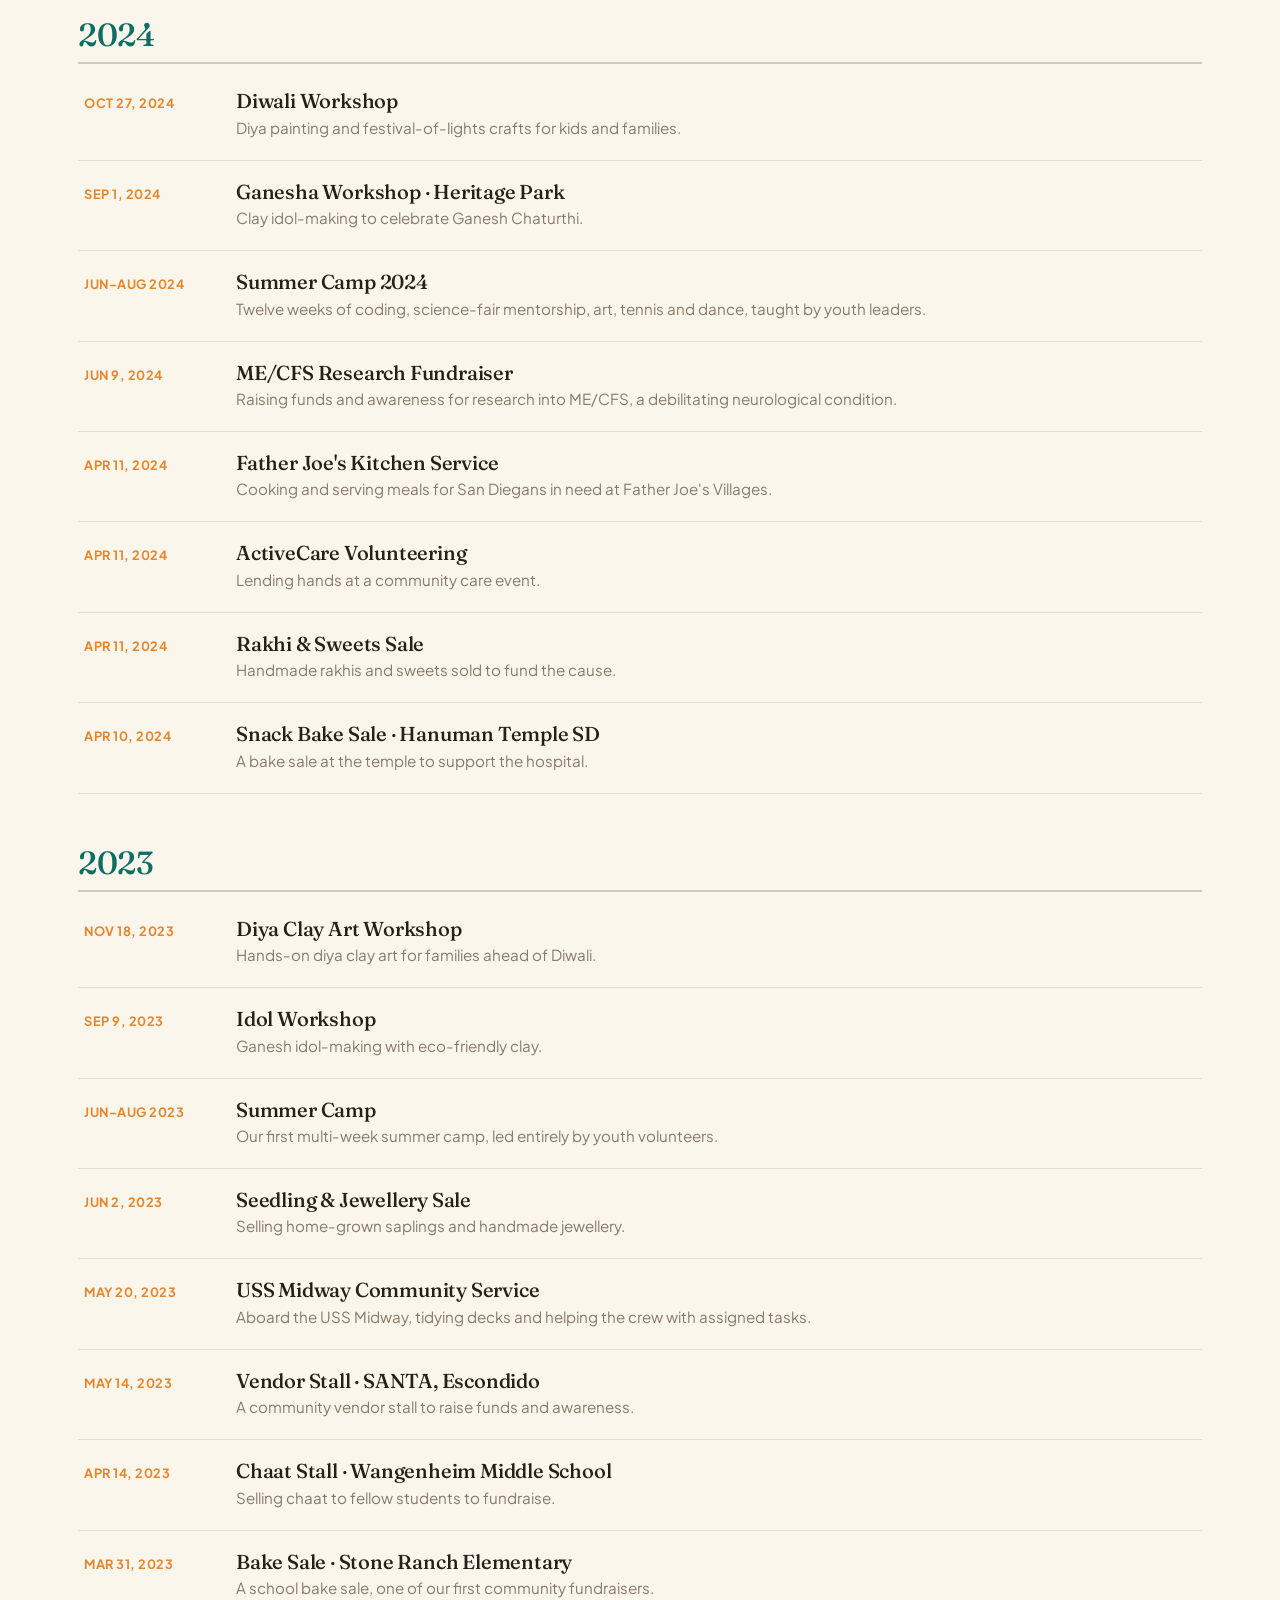
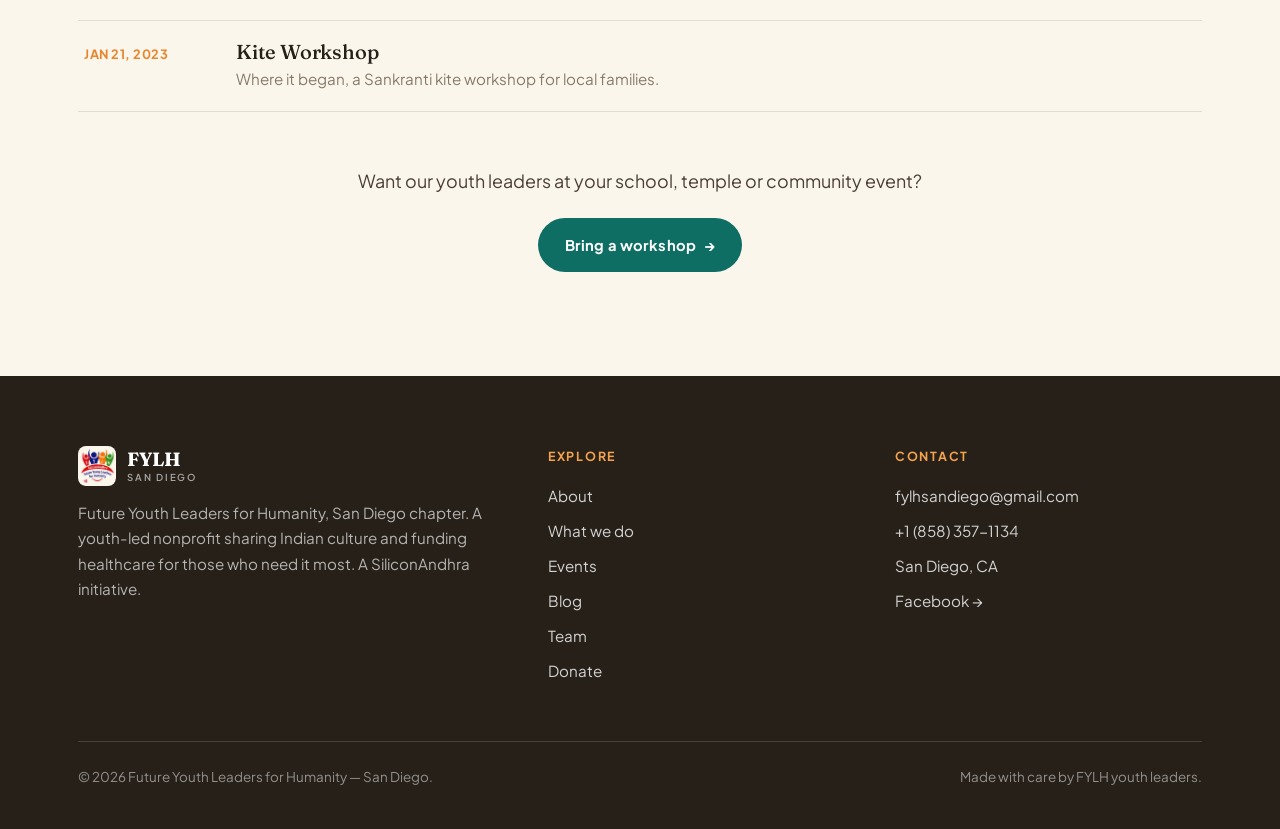
==== commit 975306b1: "FYLH: integrate real fylhsd.com photos (scraped via Apify) — real Sanjivani Hospital, 8-photo In-Act" ====
--- a/events.html
+++ b/events.html
@@ -49,7 +49,7 @@
 
 <main id="top">
   <section class="page-hero">
-    <div class="bg"><img src="assets/img/rangoli.jpg" alt="Colorful rangoli being made at a cultural event" /></div>
+    <div class="bg"><img src="assets/img/g-group.jpg" alt="FYLH youth leaders at a community event" onerror="this.src='assets/img/rangoli.jpg'" /></div>
     <div class="wrap">
       <span class="crumb" data-rev>Events</span>
       <h1 data-rev>Where we've<br>shown up.</h1>
@@ -66,6 +66,17 @@
           <p>A two-week Indian art &amp; dance camp for kids ages 6–11 in Del Sur. Supports maternal care at Sanjivani Hospital.</p>
         </div>
         <a class="btn btn-primary" href="https://qrln.org/ZBRJn" target="_blank" rel="noopener">Register now <span class="ar">→</span></a>
+      </div>
+
+      <div class="tl-feature" style="margin-bottom:6px">
+        <div class="tl-card" data-rev>
+          <div class="ph"><img src="assets/img/ev-ganesha.jpg" alt="Ganesha idol-making workshop" loading="lazy"></div>
+          <div class="bd"><span class="yr">Sep 2024 · Heritage Park</span><h4>Ganesha Workshop</h4><p>Clay idol-making to celebrate Ganesh Chaturthi with local families.</p></div>
+        </div>
+        <div class="tl-card" data-rev data-d="1">
+          <div class="ph"><img src="assets/img/g-garden.jpg" alt="EarthLab garden day" loading="lazy"></div>
+          <div class="bd"><span class="yr">Apr 2025 · EarthLab Garden</span><h4>A Day in the Garden</h4><p>Pruning and caring for the community garden alongside EarthLab docents.</p></div>
+        </div>
       </div>
 
       <h3 class="ev-year" data-rev>2025</h3>
--- a/assets/css/site.css
+++ b/assets/css/site.css
@@ -227,3 +227,12 @@
 .page-hero .sub{color:rgba(255,255,255,.9);max-width:56ch;margin-top:16px;font-size:1.12rem}
 .crumb{font-weight:700;font-size:.74rem;letter-spacing:.18em;text-transform:uppercase;color:var(--saffron-2);margin-bottom:14px;display:inline-block}
 
+
+/* ===== real-photo "in action" gallery ===== */
+.ingrid{display:grid;grid-template-columns:repeat(2,1fr);gap:14px;margin-top:50px}
+@media(min-width:680px){.ingrid{grid-template-columns:repeat(3,1fr)}}
+@media(min-width:1000px){.ingrid{grid-template-columns:repeat(4,1fr)}}
+.ingrid .g{position:relative;border-radius:14px;overflow:hidden;aspect-ratio:1/1;background:var(--paper);box-shadow:0 8px 20px rgba(38,32,25,.08)}
+.ingrid .g img{width:100%;height:100%;object-fit:cover;transition:transform .7s var(--ease)}
+.ingrid .g:hover img{transform:scale(1.06)}
+.ingrid .g figcaption{position:absolute;left:0;right:0;bottom:0;padding:18px 12px 11px;font-size:.78rem;font-weight:600;color:#fff;background:linear-gradient(180deg,transparent,rgba(20,13,6,.82))}
